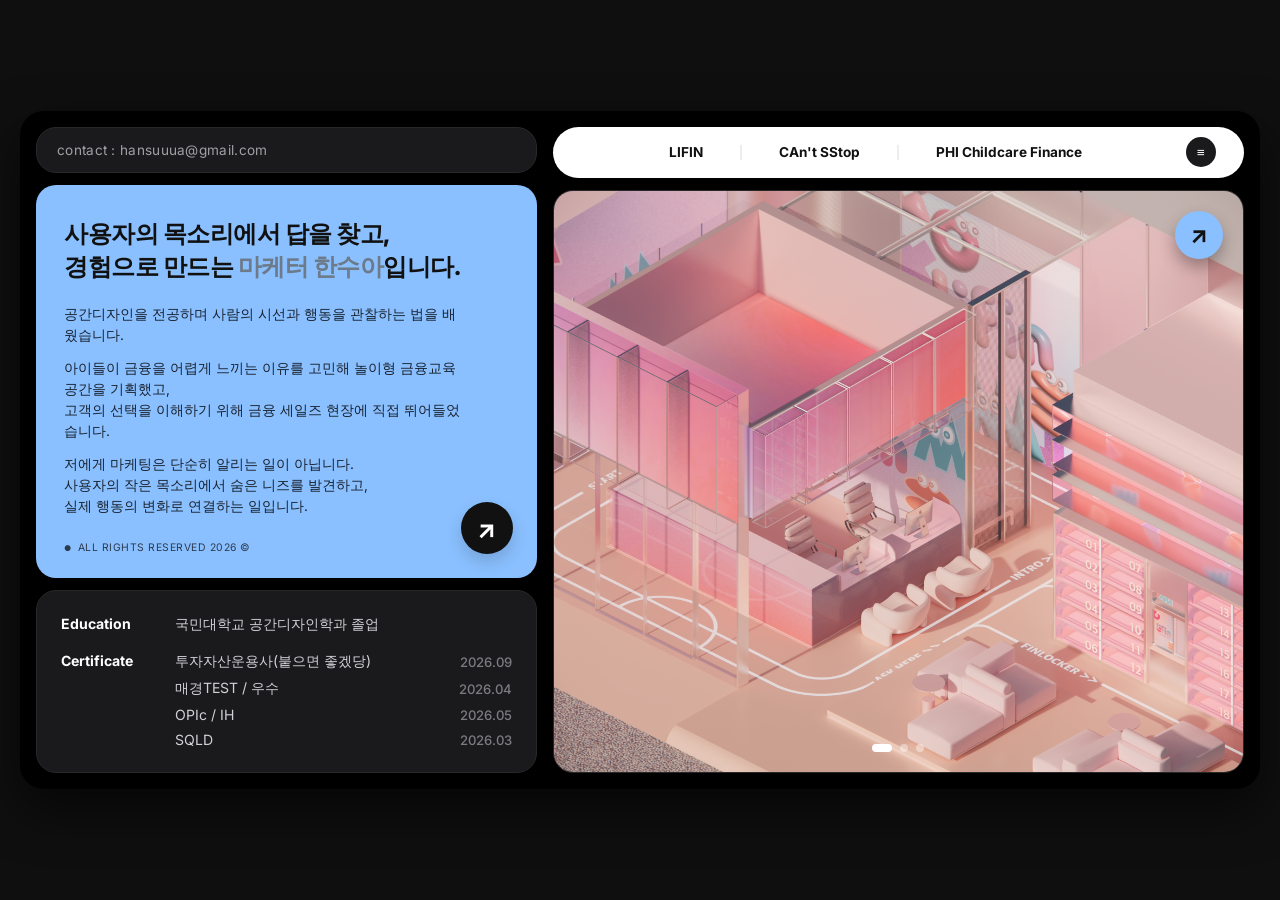
==== profile/index.html @ 87641dc1 "First commit" ====
<!DOCTYPE html>
<html lang="ko">
<head>
  <meta charset="UTF-8">
  <meta name="viewport" content="width=device-width, initial-scale=1.0">
  <title>SUAH HAN | PORTFOLIO</title>
  
  <link rel="preconnect" href="https://fonts.googleapis.com">
  <link rel="preconnect" href="https://fonts.gstatic.com" crossorigin>
  <link href="https://fonts.googleapis.com/css2?family=Inter:wght@400;500;600;700;800;900&display=swap" rel="stylesheet">
  
  <link rel="stylesheet" href="profile.css">
</head>
<body class="reference-bg">

  <!-- 전체 아우터 프레임 -->
  <div class="main-frame">
    
    <!-- LEFT PANE (좌측 영역) -->
    <div class="left-pane">
      
      <!-- 1. 최상단 이메일 바 -->
      <div class="bento-card contact-bar">
        <span>contact : hansuuua@gmail.com</span>
      </div>

      <!-- 2. 메인 스카이블루 ABOUT 카드 -->
      <div class="bento-card orange-about-card">
        <h1 class="hero-title">
          사용자의 목소리에서 답을 찾고,<br>
          경험으로 만드는 <span class="highlight-gray">마케터 한수아</span>입니다.
        </h1>

        <div class="about-desc">
          <p>공간디자인을 전공하며 사람의 시선과 행동을 관찰하는 법을 배웠습니다.</p>
          <p>아이들이 금융을 어렵게 느끼는 이유를 고민해 놀이형 금융교육 공간을 기획했고,<br>고객의 선택을 이해하기 위해 금융 세일즈 현장에 직접 뛰어들었습니다.</p>
          <p>저에게 마케팅은 단순히 알리는 일이 아닙니다.<br>사용자의 작은 목소리에서 숨은 니즈를 발견하고,<br>실제 행동의 변화로 연결하는 일입니다.</p>
        </div>

        <!-- 하단 우측 검은색 동그라미 화살표 버튼 -->
        <a href="mailto:hansuuua@gmail.com" class="white-circle-btn" aria-label="문의하기">↗</a>

        <!-- 맨 아래 저작권 표시 -->
        <div class="card-footer-text">
          <span class="dot">●</span> ALL RIGHTS RESERVED 2026 ©
        </div>
      </div>

      <!-- 3. Education & Certificate 정보 카드 -->
      <div class="bento-card info-list-card">
        <div class="info-row">
          <span class="info-label">Education</span>
          <div class="info-content">
            <span class="info-text">국민대학교 공간디자인학과 졸업</span>
          </div>
        </div>

        <div class="info-row">
          <span class="info-label">Certificate</span>
          <div class="info-content-list">
            <div class="item">
              <span class="info-text">투자자산운용사(붙으면 좋겠당)</span>
              <span class="info-date">2026.09</span>
            </div>
            <div class="item">
              <span class="info-text">매경TEST / 우수</span>
              <span class="info-date">2026.04</span>
            </div>
            <div class="item">
              <span class="info-text">OPIc / IH</span>
              <span class="info-date">2026.05</span>
            </div>
            <div class="item">
              <span class="info-text">SQLD</span>
              <span class="info-date">2026.03</span>
            </div>
          </div>
        </div>
      </div>

    </div>

    <!-- RIGHT PANE (우측 영역) -->
    <div class="right-pane">
      
      <!-- 1. 프로젝트 내비게이션 바 -->
      <nav class="bento-card project-nav-bar">
        <div class="nav-links">
          <a href="https://suahan.framer.website/work/lifin/" target="_blank" class="nav-item">LIFIN</a>
          <span class="divider">|</span>
          <a href="https://suahan.framer.website/work/can-t-sstop/" target="_blank" class="nav-item">CAn't SStop</a>
          <span class="divider">|</span>
          <a href="https://suahan.framer.website/work/healthcare/" target="_blank" class="nav-item">PHI Childcare Finance</a>
        </div>
        <button class="menu-icon-btn" aria-label="메뉴 버튼">≡</button>
      </nav>

      <!-- 2. 우측 3중 자동 슬라이더 캐러셀 영역 -->
      <div class="bento-card main-project-card">
        <div class="carousel-container">
          
          <!-- 슬라이드 1: LIFIN (채움) -->
          <a href="https://suahan.framer.website/work/lifin/" target="_blank" class="slide active fit-cover">
            <div class="orange-circle-btn" title="LIFIN 상세보기">↗</div>
            <img src="lifin.png" alt="LIFIN 프로젝트 메인 이미지">
          </a>

          <!-- 슬라이드 2: CAn't SStop (가로 꽉 채우고 세로 여백) -->
          <a href="https://suahan.framer.website/work/can-t-sstop/" target="_blank" class="slide fit-width">
            <div class="orange-circle-btn" title="CAn't SStop 상세보기">↗</div>
            <img src="cass.png" alt="CAn't SStop 프로젝트 메인 이미지">
          </a>

          <!-- 슬라이드 3: PHI Childcare Finance (가로 꽉 채우고 세로 여백) -->
          <a href="https://suahan.framer.website/work/healthcare/" target="_blank" class="slide fit-width">
            <div class="orange-circle-btn" title="PHI Childcare Finance 상세보기">↗</div>
            <img src="hanhwa.png" alt="PHI Childcare Finance 프로젝트 메인 이미지">
          </a>

          <!-- 인디케이터 (하단 점 표시) -->
          <div class="carousel-dots">
            <span class="dot active"></span>
            <span class="dot"></span>
            <span class="dot"></span>
          </div>

        </div>
      </div>

    </div>

  </div>

  <!-- 자동 슬라이드 제어 자바스크립트 -->
  <script>
    const slides = document.querySelectorAll('.slide');
    const dots = document.querySelectorAll('.carousel-dots .dot');
    let currentIndex = 0;

    function showSlide(index) {
      slides.forEach((slide, i) => {
        slide.classList.toggle('active', i === index);
        dots[i].classList.toggle('active', i === index);
      });
    }

    // 3.5초(3500ms) 간격으로 자동 슬라이드
    setInterval(() => {
      currentIndex = (currentIndex + 1) % slides.length;
      showSlide(currentIndex);
    }, 3500);
  </script>

</body>
</html>
---- profile/profile.css ----
/* ==========================================================================
   RESET & SKY BLUE THEME STYLE
   ========================================================================== */
* {
  margin: 0;
  padding: 0;
  box-sizing: border-box;
}

:root {
  --bg-frame: #0F0F10;
  --card-dark: #1A1A1C;
  --card-border: #28282B;
  --theme-sky-blue: #8AC0FF;
  --text-white: #FFFFFF;
  --text-dark: #111111;
  --text-gray: #A0A0A5;
  --radius-outer: 24px;
  --radius-card: 20px;
}

body.reference-bg {
  background-color: var(--bg-frame);
  font-family: 'Inter', -apple-system, sans-serif;
  min-height: 100vh;
  display: flex;
  justify-content: center;
  align-items: center;
  padding: 20px;
  color: var(--text-white);
}

.main-frame {
  background-color: #000000;
  border-radius: var(--radius-outer);
  padding: 16px;
  width: 100%;
  max-width: 1360px;
  display: flex;
  gap: 16px;
  box-shadow: 0 20px 50px rgba(0, 0, 0, 0.6);
}

@media (max-width: 1024px) {
  .main-frame {
    flex-direction: column;
  }
}

.left-pane {
  flex: 42;
  display: flex;
  flex-direction: column;
  gap: 12px;
}

.right-pane {
  flex: 58;
  display: flex;
  flex-direction: column;
  gap: 12px;
}

.bento-card {
  background-color: var(--card-dark);
  border: 1px solid var(--card-border);
  border-radius: var(--radius-card);
  position: relative;
  overflow: hidden;
}

/* ==========================================================================
   LEFT PANE STYLES
   ========================================================================== */
.contact-bar {
  padding: 14px 20px;
  font-size: 0.85rem;
  color: var(--text-gray);
  letter-spacing: 0.3px;
}

.orange-about-card {
  background-color: var(--theme-sky-blue);
  border: none;
  padding: 32px 28px 24px 28px;
  display: flex;
  flex-direction: column;
  justify-content: space-between;
}

.hero-title {
  font-size: 1.5rem;
  font-weight: 800;
  line-height: 1.4;
  letter-spacing: -0.5px;
  color: var(--text-dark);
  margin-bottom: 20px;
}

.highlight-gray {
  color: #6C7A89;
  font-weight: 900;
}

.about-desc {
  font-size: 0.85rem;
  line-height: 1.55;
  color: #1A2332;
  display: flex;
  flex-direction: column;
  gap: 12px;
  padding-right: 40px;
  margin-bottom: 24px;
}

.white-circle-btn {
  position: absolute;
  right: 24px;
  bottom: 24px;
  background-color: var(--text-dark);
  color: var(--text-white);
  width: 52px;
  height: 52px;
  border-radius: 50%;
  display: flex;
  justify-content: center;
  align-items: center;
  text-decoration: none;
  font-size: 1.6rem;
  font-weight: bold;
  box-shadow: 0 8px 16px rgba(0, 0, 0, 0.15);
}

.card-footer-text {
  font-size: 0.65rem;
  letter-spacing: 0.5px;
  color: #2D3A4E;
  display: flex;
  align-items: center;
  gap: 6px;
}

.card-footer-text .dot {
  font-size: 0.5rem;
}

.info-list-card {
  padding: 24px;
  display: flex;
  flex-direction: column;
  gap: 18px;
}

.info-row {
  display: flex;
  gap: 24px;
  font-size: 0.88rem;
}

.info-label {
  font-weight: 700;
  color: var(--text-white);
  width: 90px;
  flex-shrink: 0;
}

.info-content {
  color: var(--text-gray);
}

.info-content-list {
  display: flex;
  flex-direction: column;
  gap: 8px;
  width: 100%;
}

.info-content-list .item {
  display: flex;
  justify-content: space-between;
  align-items: center;
  width: 100%;
}

.info-text {
  color: #D1D1D6;
}

.info-date {
  color: #7C7C80;
  font-size: 0.82rem;
  font-weight: 500;
}

/* ==========================================================================
   RIGHT PANE STYLES & CAROUSEL
   ========================================================================== */
.project-nav-bar {
  background-color: var(--text-white);
  border: none;
  padding: 12px 28px;
  display: flex;
  justify-content: space-between;
  align-items: center;
  border-radius: 30px;
}

.nav-links {
  display: flex;
  align-items: center;
  justify-content: center;
  gap: 36px;
  flex: 1;
  margin-right: 16px;
}

.nav-item {
  color: #111111;
  text-decoration: none;
  font-size: 0.85rem;
  font-weight: 700;
  white-space: nowrap;
  transition: color 0.2s ease;
}

.nav-item:hover {
  color: var(--theme-sky-blue);
}

.divider {
  color: #D0D0D5;
  font-weight: 300;
  font-size: 0.8rem;
}

.menu-icon-btn {
  background: #1A1A1C;
  border: none;
  color: var(--text-white);
  width: 30px;
  height: 30px;
  border-radius: 50%;
  cursor: pointer;
  font-size: 0.85rem;
  display: flex;
  justify-content: center;
  align-items: center;
  flex-shrink: 0;
}

.main-project-card {
  height: 100%;
  min-height: 520px;
  padding: 0;
  background-color: #141416;
}

.carousel-container {
  width: 100%;
  height: 100%;
  position: relative;
}

.orange-circle-btn {
  position: absolute;
  top: 20px;
  right: 20px;
  background-color: var(--theme-sky-blue);
  color: var(--text-dark);
  width: 48px;
  height: 48px;
  border-radius: 50%;
  display: flex;
  justify-content: center;
  align-items: center;
  font-size: 1.5rem;
  font-weight: bold;
  z-index: 10;
  box-shadow: 0 8px 16px rgba(0, 0, 0, 0.3);
  pointer-events: none;
}

.slide {
  position: absolute;
  top: 0;
  left: 0;
  width: 100%;
  height: 100%;
  opacity: 0;
  transition: opacity 0.8s ease-in-out;
  display: flex;
  justify-content: center;
  align-items: center;
}

.slide.active {
  opacity: 1;
}

/* 1. 기본/LIFIN용: 꽉 채우기 스타일 */
.slide.fit-cover img {
  width: 100%;
  height: 100%;
  object-fit: cover;
  object-position: center;
  display: block;
}

/* 2. CAn't SStop / PHI용: 가로 폭 100% 꽉 채우고 위아래 여백 조절 */
.slide.fit-width img {
  width: 100%;
  height: auto;
  max-height: 100%;
  object-fit: contain;
  display: block;
}

.carousel-dots {
  position: absolute;
  bottom: 20px;
  left: 50%;
  transform: translateX(-50%);
  display: flex;
  gap: 8px;
  z-index: 10;
}

.carousel-dots .dot {
  width: 8px;
  height: 8px;
  background-color: rgba(255, 255, 255, 0.4);
  border-radius: 50%;
  transition: all 0.3s ease;
}

.carousel-dots .dot.active {
  background-color: #FFFFFF;
  width: 20px;
  border-radius: 10px;
}
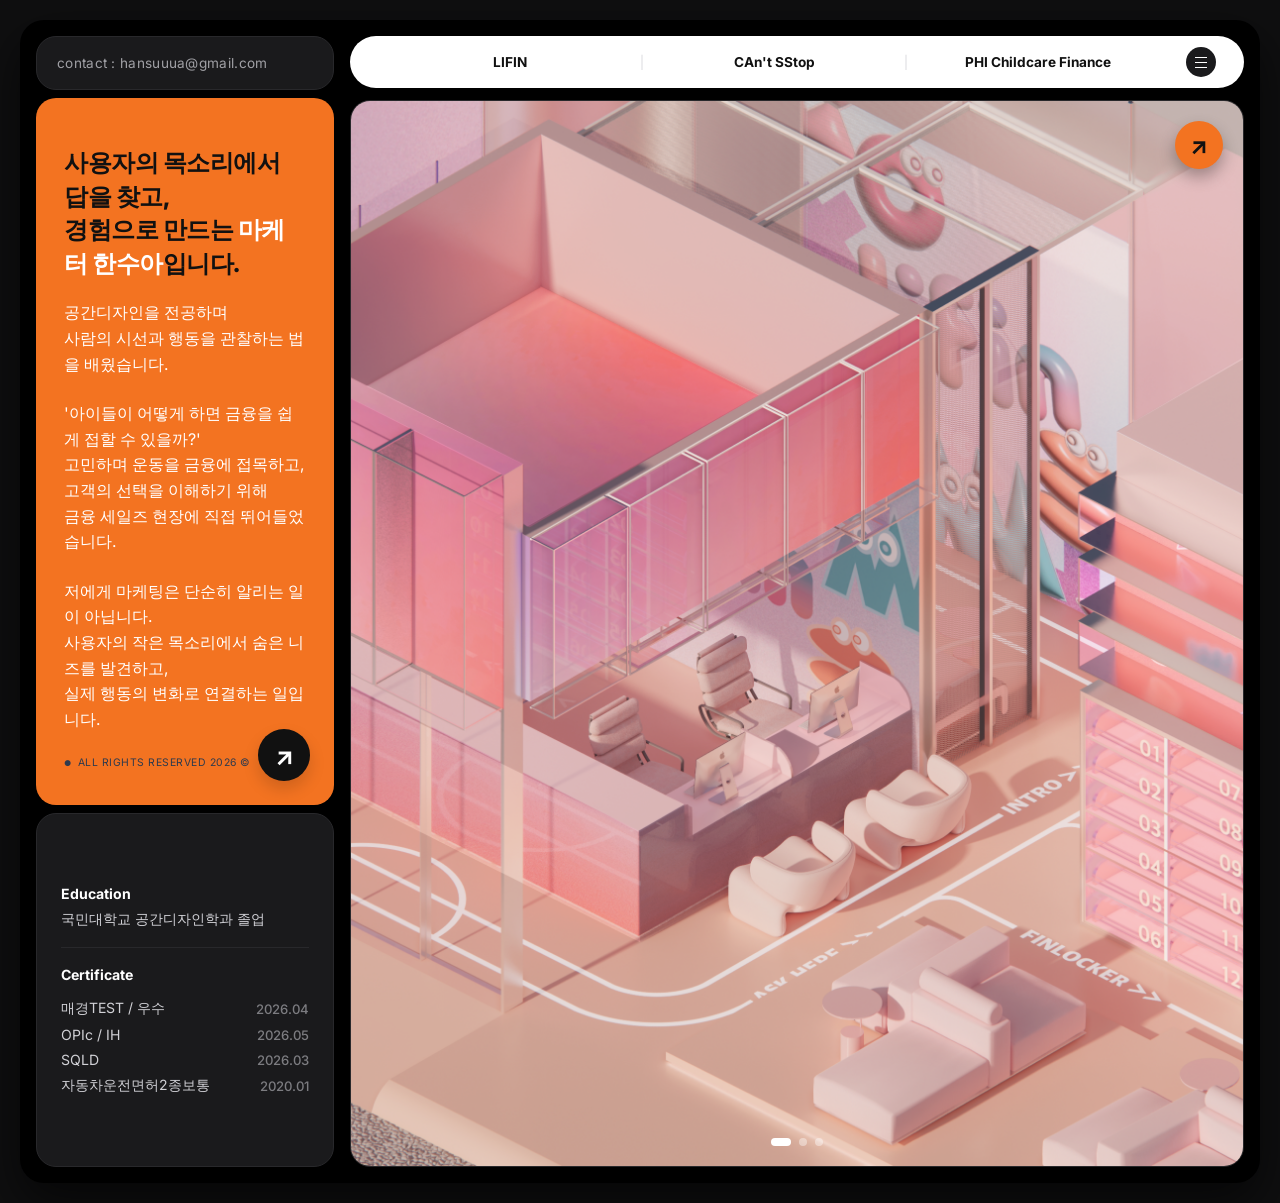
==== commit 62487808: "추가" ====
--- a/profile/index.html
+++ b/profile/index.html
@@ -32,13 +32,14 @@
         </h1>
 
         <div class="about-desc">
-          <p>공간디자인을 전공하며 사람의 시선과 행동을 관찰하는 법을 배웠습니다.</p>
-          <p>아이들이 금융을 어렵게 느끼는 이유를 고민해 놀이형 금융교육 공간을 기획했고,<br>고객의 선택을 이해하기 위해 금융 세일즈 현장에 직접 뛰어들었습니다.</p>
+          <p>공간디자인을 전공하며<br>사람의 시선과 행동을 관찰하는 법을 배웠습니다.</p></p>
+          <p>'아이들이 어떻게 하면 금융을 쉽게 접할 수 있을까?'<br>고민하며 운동을 금융에 접목하고,
+          <br>고객의 선택을 이해하기 위해<br>금융 세일즈 현장에 직접 뛰어들었습니다.</p></p>
           <p>저에게 마케팅은 단순히 알리는 일이 아닙니다.<br>사용자의 작은 목소리에서 숨은 니즈를 발견하고,<br>실제 행동의 변화로 연결하는 일입니다.</p>
         </div>
 
         <!-- 하단 우측 검은색 동그라미 화살표 버튼 -->
-        <a href="mailto:hansuuua@gmail.com" class="white-circle-btn" aria-label="문의하기">↗</a>
+        <a href="https://suahan.framer.website/about" class="white-circle-btn" aria-label="소개 페이지">↗</a>
 
         <!-- 맨 아래 저작권 표시 -->
         <div class="card-footer-text">
@@ -59,8 +60,6 @@
           <span class="info-label">Certificate</span>
           <div class="info-content-list">
             <div class="item">
-              <span class="info-text">투자자산운용사(붙으면 좋겠당)</span>
-              <span class="info-date">2026.09</span>
             </div>
             <div class="item">
               <span class="info-text">매경TEST / 우수</span>
@@ -73,6 +72,10 @@
             <div class="item">
               <span class="info-text">SQLD</span>
               <span class="info-date">2026.03</span>
+            </div>
+            <div class="item">
+              <span class="info-text">자동차운전면허2종보통</span>
+              <span class="info-date">2020.01</span>
             </div>
           </div>
         </div>
@@ -92,7 +95,11 @@
           <span class="divider">|</span>
           <a href="https://suahan.framer.website/work/healthcare/" target="_blank" class="nav-item">PHI Childcare Finance</a>
         </div>
-        <button class="menu-icon-btn" aria-label="메뉴 버튼">≡</button>
+        <a href="https://suahan.framer.website/projects" class="menu-icon-btn" aria-label="프로젝트 목록">
+          <span></span>
+          <span></span>
+          <span></span>
+        </a>
       </nav>
 
       <!-- 2. 우측 3중 자동 슬라이더 캐러셀 영역 -->
--- a/profile/profile.css
+++ b/profile/profile.css
@@ -11,7 +11,7 @@
   --bg-frame: #0F0F10;
   --card-dark: #1A1A1C;
   --card-border: #28282B;
-  --theme-sky-blue: #8AC0FF;
+  --theme-sky-blue: #F37321;
   --text-white: #FFFFFF;
   --text-dark: #111111;
   --text-gray: #A0A0A5;
@@ -24,6 +24,7 @@
   font-family: 'Inter', -apple-system, sans-serif;
   min-height: 100vh;
   display: flex;
+  flex-direction: column;
   justify-content: center;
   align-items: center;
   padding: 20px;
@@ -35,7 +36,8 @@
   border-radius: var(--radius-outer);
   padding: 16px;
   width: 100%;
-  max-width: 1360px;
+  max-width: none;
+  min-height: calc(100vh - 24px);
   display: flex;
   gap: 16px;
   box-shadow: 0 20px 50px rgba(0, 0, 0, 0.6);
@@ -45,17 +47,22 @@
   .main-frame {
     flex-direction: column;
   }
+
+  .left-pane {
+    display: flex;
+    flex-direction: column;
+  }
 }
 
 .left-pane {
-  flex: 42;
-  display: flex;
-  flex-direction: column;
-  gap: 12px;
+  flex: 1;
+  display: grid;
+  grid-template-rows: 54px 4fr 2fr;
+  gap: 8px;
 }
 
 .right-pane {
-  flex: 58;
+  flex: 3;
   display: flex;
   flex-direction: column;
   gap: 12px;
@@ -73,19 +80,25 @@
    LEFT PANE STYLES
    ========================================================================== */
 .contact-bar {
-  padding: 14px 20px;
+  height: 54px;
+  padding: 12px 20px;
   font-size: 0.85rem;
   color: var(--text-gray);
   letter-spacing: 0.3px;
+  display: flex;
+  justify-content: flex-start;
+  align-items: center;
+  text-align: left;
 }
 
 .orange-about-card {
   background-color: var(--theme-sky-blue);
   border: none;
-  padding: 32px 28px 24px 28px;
+  padding: 48px 28px 36px 28px;
   display: flex;
   flex-direction: column;
   justify-content: space-between;
+  text-align: left;
 }
 
 .hero-title {
@@ -98,18 +111,18 @@
 }
 
 .highlight-gray {
-  color: #6C7A89;
+  color: var(--text-white);
   font-weight: 900;
 }
 
 .about-desc {
-  font-size: 0.85rem;
-  line-height: 1.55;
-  color: #1A2332;
+  font-size: 1rem;
+  line-height: 1.6;
+  color: var(--text-white);
   display: flex;
   flex-direction: column;
   gap: 12px;
-  padding-right: 40px;
+  padding-right: 0;
   margin-bottom: 24px;
 }
 
@@ -149,12 +162,21 @@
   display: flex;
   flex-direction: column;
   gap: 18px;
+  justify-content: center;
 }
 
 .info-row {
   display: flex;
-  gap: 24px;
+  flex-direction: column;
+  align-items: flex-start;
+  gap: 8px;
   font-size: 0.88rem;
+  text-align: left;
+}
+
+.info-row:first-child {
+  padding-bottom: 18px;
+  border-bottom: 1px solid var(--card-border);
 }
 
 .info-label {
@@ -179,6 +201,7 @@
   display: flex;
   justify-content: space-between;
   align-items: center;
+  gap: 0;
   width: 100%;
 }
 
@@ -206,12 +229,28 @@
 }
 
 .nav-links {
-  display: flex;
-  align-items: center;
-  justify-content: center;
-  gap: 36px;
+  position: relative;
+  display: grid;
+  grid-template-columns: repeat(3, minmax(0, 1fr));
+  align-items: center;
+  justify-items: center;
+  text-align: center;
+  gap: 0;
   flex: 1;
   margin-right: 16px;
+}
+
+.nav-links .divider {
+  position: absolute;
+  transform: translateX(-50%);
+}
+
+.nav-links .divider:first-of-type {
+  left: 33.333%;
+}
+
+.nav-links .divider:last-of-type {
+  left: 66.667%;
 }
 
 .nav-item {
@@ -221,6 +260,7 @@
   font-weight: 700;
   white-space: nowrap;
   transition: color 0.2s ease;
+  text-align: center;
 }
 
 .nav-item:hover {
@@ -243,9 +283,18 @@
   cursor: pointer;
   font-size: 0.85rem;
   display: flex;
+  flex-direction: column;
   justify-content: center;
   align-items: center;
   flex-shrink: 0;
+}
+
+.menu-icon-btn span {
+  display: block;
+  width: 12px;
+  height: 1px;
+  margin: 2px 0;
+  background-color: var(--text-white);
 }
 
 .main-project-card {
@@ -280,6 +329,7 @@
   pointer-events: none;
 }
 
+/* ★ 핵심 수정 부분: 비활성 슬라이드는 클릭 이벤트를 막고, 활성 슬라이드만 클릭 허용 ★ */
 .slide {
   position: absolute;
   top: 0;
@@ -291,10 +341,14 @@
   display: flex;
   justify-content: center;
   align-items: center;
+  pointer-events: none; /* 화면 뒤에 가려진 슬라이드가 클릭을 방해하지 못하게 설정 */
+  z-index: 1;
 }
 
 .slide.active {
   opacity: 1;
+  pointer-events: auto; /* 현재 보이는 슬라이드만 클릭 가능하도록 변경 */
+  z-index: 5;
 }
 
 /* 1. 기본/LIFIN용: 꽉 채우기 스타일 */
